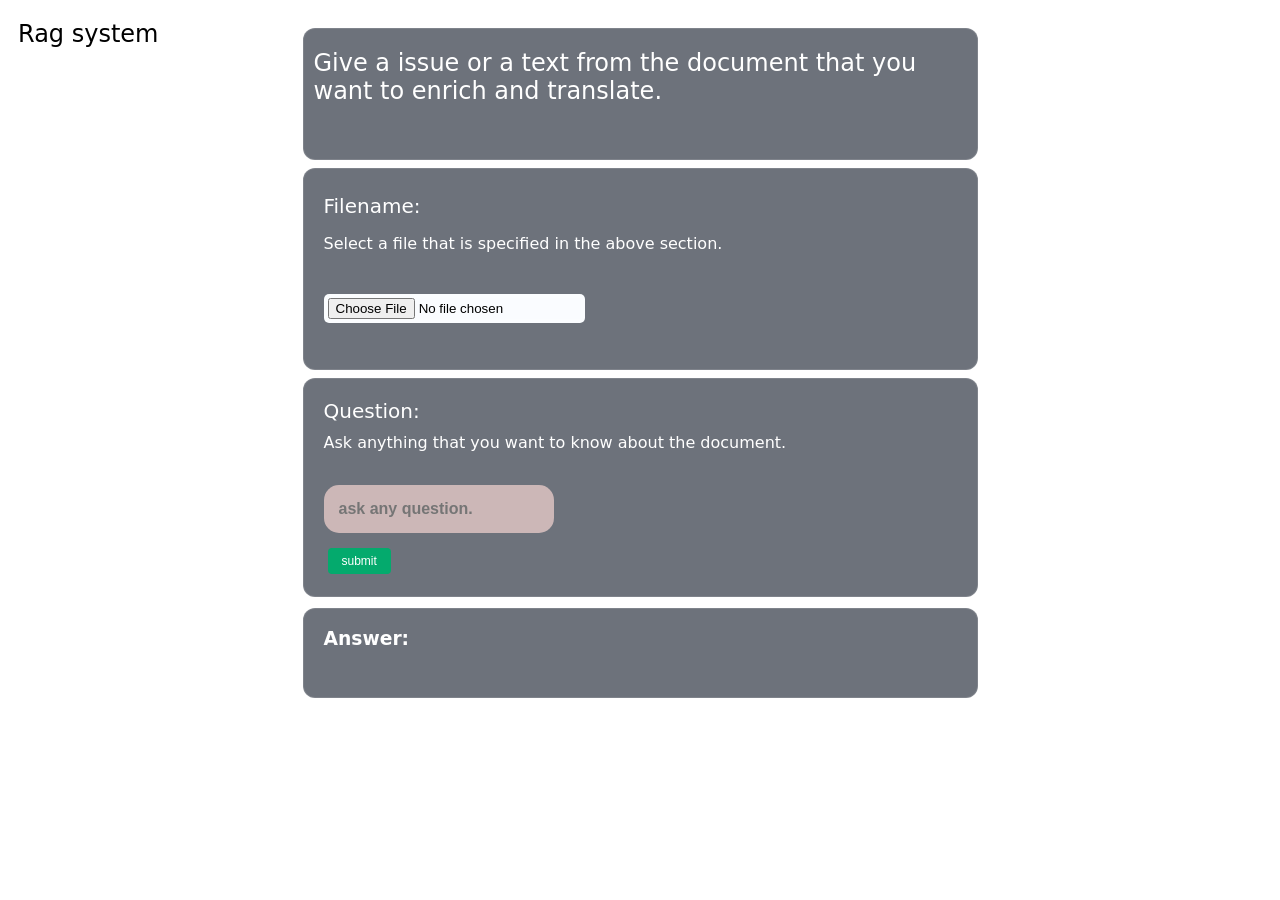
==== classrag/static/index.html @ 2ef52663 "added api and ui" ====
<!DOCTYPE html>
<html>
<head>
<meta charset="utf-8">
<title>Fast Api</title>
<link rel="stylesheet" href="style.css">
</head>
<body>

    <h2>Rag system</h2>

  <div class="column left" style="background-color:white;">
  </div>


    <div class="container">
        <div class="row1">
            <h2>Give a issue or a text from the document that you want to enrich and translate.</h2>
        </div>

        <div class="row2">
            <label for="filenameInput">Filename: </label><br>
            <p id="filenameStatement">Select a file that is specified in the above section.</p>
            <input type="file" id="filenameInput">
        </div>

        <div class="row3">   
            <label for="questionInput">Question: </label><br>
            <p id="questionStatement">Ask anything that you want to know about the document.</p>
            <input type="text" id="questionInput" placeholder="ask any question."><br>
            <button type="submit" id="submitBtn">submit</button>
        </div>

        <div class="row4">
            <h3 id="answer4">Answer: </h3>
            <div id="loader"></div> 
            <p id="responseArea"></p>
        </div>

        
    </div>

    

    
    <div class="column right" style="background-color:white">
    </div>

    

    <script>
    const submitBtn = document.querySelector("#submitBtn");
    submitBtn.addEventListener("click", submitQuestion);

    async function submitQuestion(event) {
        event.preventDefault();
        
        // 1. Properly target your HTML elements
        const fileInput = document.getElementById('filenameInput');
        const question = document.getElementById('questionInput').value;
        const responseArea = document.getElementById('responseArea');
        const btn = document.getElementById('submitBtn');
        const loader = document.getElementById('loader');

        // 2. Clear previous responses and show the loader
        responseArea.innerText = "";
        btn.disabled = true;
        loader.style.display = "block";

        // Validation checks
        if (!fileInput.files || fileInput.files.length === 0) {
            responseArea.innerText = "Please select a file first.";
            btn.disabled = false;
            loader.style.display = "none";
            return;
        }
        if (!question.trim()) {
            responseArea.innerText = "Please enter a question.";
            btn.disabled = false;
            loader.style.display = "none";
            return;
        }

        const formData = new FormData();
        formData.append("file", fileInput.files[0]);
        formData.append("question", question);

        try {
            console.log("Sending file:", fileInput.files[0].name);
            console.log("Sending question:", question);
            
            const response = await fetch('http://127.0.0.1:8000/ask', {
                method: 'POST',
                body: formData
            });

            if (!response.ok) {
                const errorData = await response.json().catch(() => ({}));
                throw new Error(errorData.detail || `Server responded with status ${response.status}`);
            }

            const result = await response.json();
            console.log("Result:", result);

            if (result.error) {
                responseArea.innerText = "error " + result.error;
            } else {
                `Enriched Issue: "${result.answer}"\n\nTanglish: "${result.tanglish}"`;
            }
        } catch (error) {
            console.error('Error:', error);
            responseArea.innerText = "Error sending question.";
        } finally {
            btn.disabled = false;
            loader.style.display = "none";
        }
    }
</script>

</body>
</html>
---- classrag/static/style.css ----
body {
  background-image: url("images/web_back1.avif");
  background-repeat: no-repeat;
  background-size: cover;
  background-position: center;
}

.container {
  display: grid;
  grid-template-rows: repeat(3, 200px); 
  grid-template-columns: 75vh;        
  justify-content: center;              
  gap: 10px;
}

.row1 {
    color: white;
    height: 130px;
    margin-top:-40px;
    backdrop-filter: blur(8px) saturate(117%);
    -webkit-backdrop-filter: blur(8px) saturate(117%);
    background-color: rgba(17, 25, 40, 0.61);
    border-radius: 12px;
    border: 1px solid rgba(255, 255, 255, 0.125);
    font-family: system-ui, -apple-system, BlinkMacSystemFont, 'Segoe UI', Roboto, Oxygen, Ubuntu, Cantarell, 'Open Sans', 'Helvetica Neue', sans-serif;
}

.row2 {
    border-radius: 10px;    
    height: 200px;
    margin-top:-110px;
    backdrop-filter: blur(8px) saturate(117%);
    -webkit-backdrop-filter: blur(8px) saturate(117%);
    background-color: rgba(17, 25, 40, 0.61);
    border-radius: 12px;
    border: 1px solid rgba(255, 255, 255, 0.125);
    font-family: system-ui, -apple-system, BlinkMacSystemFont, 'Segoe UI', Roboto, Oxygen, Ubuntu, Cantarell, 'Open Sans', 'Helvetica Neue', sans-serif;
}

.row3 {
    color: white;
    border-radius: 10px;
    height: 217px;
    margin-top:-110px;
    backdrop-filter: blur(8px) saturate(117%);
    -webkit-backdrop-filter: blur(8px) saturate(117%);
    background-color: rgba(17, 25, 40, 0.61);
    border-radius: 12px;
    border: 1px solid rgba(255, 255, 255, 0.125);
    font-family: system-ui, -apple-system, BlinkMacSystemFont, 'Segoe UI', Roboto, Oxygen, Ubuntu, Cantarell, 'Open Sans', 'Helvetica Neue', sans-serif;
}

.row4 {
    color: white;
    margin-top: -90px;
    backdrop-filter: blur(8px) saturate(117%);
    -webkit-backdrop-filter: blur(8px) saturate(117%);
    background-color: rgba(17, 25, 40, 0.61);
    border-radius: 12px;
    border: 1px solid rgba(255, 255, 255, 0.125);
    font-family: system-ui, -apple-system, BlinkMacSystemFont, 'Segoe UI', Roboto, Oxygen, Ubuntu, Cantarell, 'Open Sans', 'Helvetica Neue', sans-serif;
}


label[for="filenameInput"] {
    color: black;
    display: inline-block;
    margin-left: 20px;
    margin-top: 25px;
    font-size: 20px;
    font-family: system-ui, -apple-system, BlinkMacSystemFont, 'Segoe UI', Roboto, Oxygen, Ubuntu, Cantarell, 'Open Sans', 'Helvetica Neue', sans-serif;
    font-weight: 500;
    color: white;
}

label[for="questionInput"] {
    display: inline-block;
    margin-left: 20px;
    margin-top: 20px;
    font-size: 20px;
    font-family: system-ui, -apple-system, BlinkMacSystemFont, 'Segoe UI', Roboto, Oxygen, Ubuntu, Cantarell, 'Open Sans', 'Helvetica Neue', sans-serif;
    font-weight: 500;
    color: white;
}

#filenameInput {
    margin-left: 20px;
    margin-top: 25px;
    backdrop-filter: blur(8px) saturate(117%);
    -webkit-backdrop-filter: blur(8px) saturate(117%);
    background-color: rgb(250, 252, 255);
    border-radius: 5px;
    border: 4px solid rgba(255, 255, 255, 0.125);
}

#filenameStatement {
    color: white;
}

#questionInput {
    margin-left: 20px;
    margin-top: 17px;
    font-size: 20px;
    border: none;
 border-radius: 15px;
 padding: 15px;
 background-color: #ccb7b7;
 font-size: medium;
 font-weight: bold;
 max-width: 200px;
}

#submitBtn {
    margin-left: 24px;
    margin-top: 15px;
    background-color: #04AA6D; /* Green */
  border: none;
  color: white;
  padding: 6px 14px;
  text-align: center;
  text-decoration: none;
  display: inline-block;
  font-size: 12px;
  cursor: pointer;
  border-radius: 4px;
}



#answer4 {
    margin-left: 20px;
}

#responseArea {
    margin-left: 20px;
}



#loader {
    display: none;
    margin-left: 20px;
  border: 8px solid #f3f3f3; /* Light grey */
  border-top: 8px solid #3498db; /* Blue */
  border-radius: 50%;
  width: 20px;
  height: 20px;
  animation: spin 2s linear infinite;
}

@keyframes spin {
  0% { transform: rotate(0deg); }
  100% { transform: rotate(360deg); }
}



h2 {
    margin-left: 10px;
    font-family: system-ui, -apple-system, BlinkMacSystemFont, 'Segoe UI', Roboto, Oxygen, Ubuntu, Cantarell, 'Open Sans', 'Helvetica Neue', sans-serif;
    font-weight: 500;
}

h4 {
    margin-left: 10px;
}

p[id="filenameStatement"] {
    margin-left: 20px;
}

p[id="questionStatement"] {
    margin-left: 20px;
    margin-top: 10px;
}

p[id="responseArea"] {
    white-space: pre-wrap
}
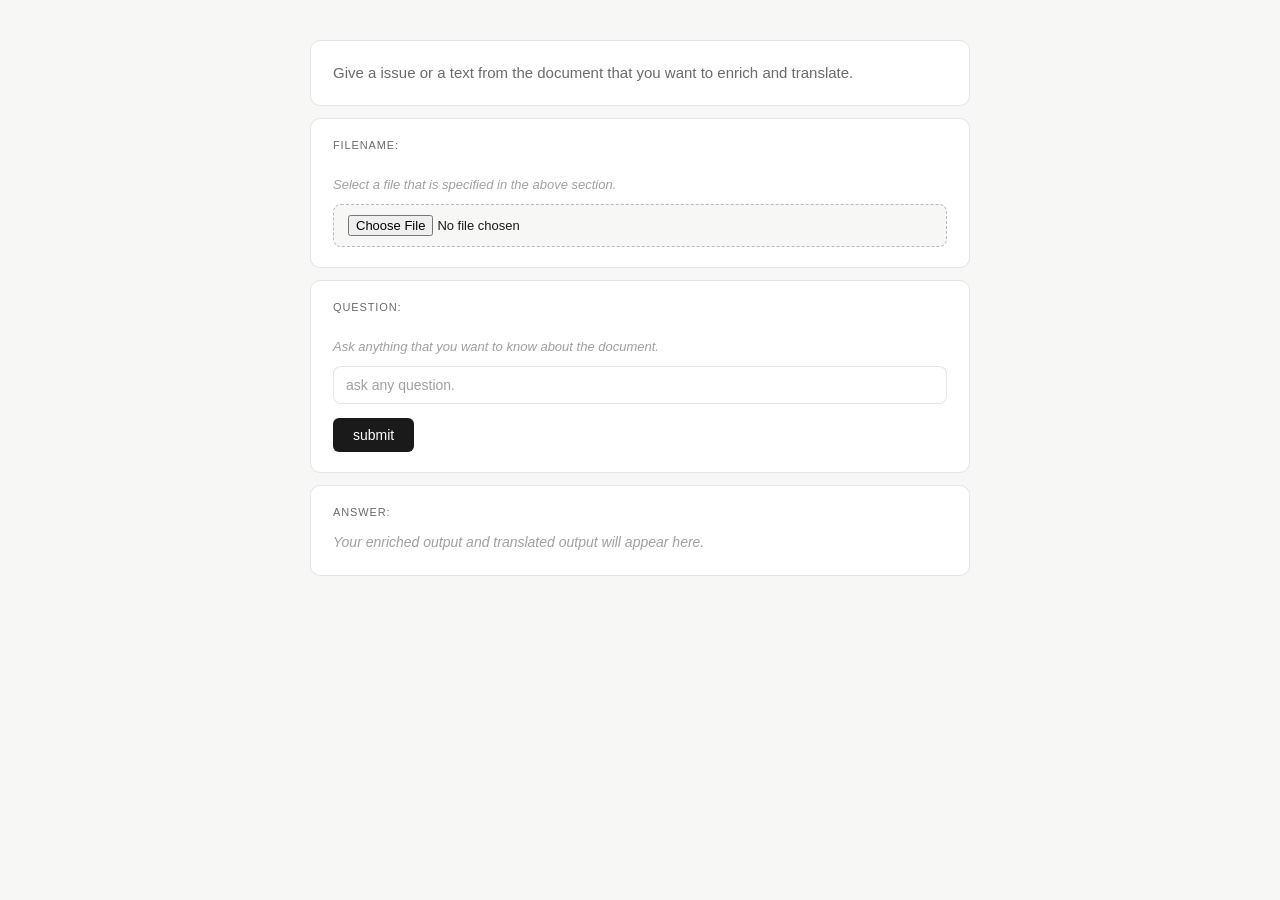
==== commit 01608c8e: "change the visual to look like notion" ====
--- a/classrag/static/index.html
+++ b/classrag/static/index.html
@@ -6,8 +6,6 @@
 <link rel="stylesheet" href="style.css">
 </head>
 <body>
-
-    <h2>Rag system</h2>
 
   <div class="column left" style="background-color:white;">
   </div>
--- a/classrag/static/style.css
+++ b/classrag/static/style.css
@@ -1,182 +1,224 @@
+:root {
+  --font: ui-sans-serif, -apple-system, BlinkMacSystemFont, "Segoe UI", sans-serif;
+  --bg: #f7f7f5;
+  --surface: #ffffff;
+  --border: rgba(0, 0, 0, 0.1);
+  --border-hover: rgba(0, 0, 0, 0.25);
+  --text-primary: #1a1a1a;
+  --text-secondary: #6b6b6b;
+  --text-hint: #a0a0a0;
+  --radius-sm: 6px;
+  --radius-md: 8px;
+  --radius-lg: 10px;
+  --green-bg: #EAF3DE;
+  --green-text: #27500A;
+  --purple-bg: #EEEDFE;
+  --purple-text: #3C3489;
+}
+
+* {
+  box-sizing: border-box;
+  margin: 0;
+  padding: 0;
+}
+
 body {
-  background-image: url("images/web_back1.avif");
-  background-repeat: no-repeat;
-  background-size: cover;
-  background-position: center;
+  background-color: var(--bg);
+  font-family: var(--font);
+  color: var(--text-primary);
+  min-height: 100vh;
+  display: flex;
+  flex-direction: column;
+  align-items: center;
+  padding: 40px 16px 60px;
+}
+
+h2 {
+  font-size: 22px;
+  font-weight: 700;
+  letter-spacing: -0.3px;
+  color: var(--text-primary);
+  margin-bottom: 24px;
+  align-self: flex-start;
+  max-width: 660px;
+  width: 100%;
+}
+
+.column {
+  display: none;
 }
 
 .container {
-  display: grid;
-  grid-template-rows: repeat(3, 200px); 
-  grid-template-columns: 75vh;        
-  justify-content: center;              
-  gap: 10px;
-}
-
-.row1 {
-    color: white;
-    height: 130px;
-    margin-top:-40px;
-    backdrop-filter: blur(8px) saturate(117%);
-    -webkit-backdrop-filter: blur(8px) saturate(117%);
-    background-color: rgba(17, 25, 40, 0.61);
-    border-radius: 12px;
-    border: 1px solid rgba(255, 255, 255, 0.125);
-    font-family: system-ui, -apple-system, BlinkMacSystemFont, 'Segoe UI', Roboto, Oxygen, Ubuntu, Cantarell, 'Open Sans', 'Helvetica Neue', sans-serif;
-}
-
-.row2 {
-    border-radius: 10px;    
-    height: 200px;
-    margin-top:-110px;
-    backdrop-filter: blur(8px) saturate(117%);
-    -webkit-backdrop-filter: blur(8px) saturate(117%);
-    background-color: rgba(17, 25, 40, 0.61);
-    border-radius: 12px;
-    border: 1px solid rgba(255, 255, 255, 0.125);
-    font-family: system-ui, -apple-system, BlinkMacSystemFont, 'Segoe UI', Roboto, Oxygen, Ubuntu, Cantarell, 'Open Sans', 'Helvetica Neue', sans-serif;
-}
-
-.row3 {
-    color: white;
-    border-radius: 10px;
-    height: 217px;
-    margin-top:-110px;
-    backdrop-filter: blur(8px) saturate(117%);
-    -webkit-backdrop-filter: blur(8px) saturate(117%);
-    background-color: rgba(17, 25, 40, 0.61);
-    border-radius: 12px;
-    border: 1px solid rgba(255, 255, 255, 0.125);
-    font-family: system-ui, -apple-system, BlinkMacSystemFont, 'Segoe UI', Roboto, Oxygen, Ubuntu, Cantarell, 'Open Sans', 'Helvetica Neue', sans-serif;
-}
-
+  width: 100%;
+  max-width: 660px;
+  display: flex;
+  flex-direction: column;
+  gap: 12px;
+}
+
+.row1,
+.row2,
+.row3,
 .row4 {
-    color: white;
-    margin-top: -90px;
-    backdrop-filter: blur(8px) saturate(117%);
-    -webkit-backdrop-filter: blur(8px) saturate(117%);
-    background-color: rgba(17, 25, 40, 0.61);
-    border-radius: 12px;
-    border: 1px solid rgba(255, 255, 255, 0.125);
-    font-family: system-ui, -apple-system, BlinkMacSystemFont, 'Segoe UI', Roboto, Oxygen, Ubuntu, Cantarell, 'Open Sans', 'Helvetica Neue', sans-serif;
-}
-
-
-label[for="filenameInput"] {
-    color: black;
-    display: inline-block;
-    margin-left: 20px;
-    margin-top: 25px;
-    font-size: 20px;
-    font-family: system-ui, -apple-system, BlinkMacSystemFont, 'Segoe UI', Roboto, Oxygen, Ubuntu, Cantarell, 'Open Sans', 'Helvetica Neue', sans-serif;
-    font-weight: 500;
-    color: white;
-}
-
-label[for="questionInput"] {
-    display: inline-block;
-    margin-left: 20px;
-    margin-top: 20px;
-    font-size: 20px;
-    font-family: system-ui, -apple-system, BlinkMacSystemFont, 'Segoe UI', Roboto, Oxygen, Ubuntu, Cantarell, 'Open Sans', 'Helvetica Neue', sans-serif;
-    font-weight: 500;
-    color: white;
+  background: var(--surface);
+  border: 0.5px solid var(--border);
+  border-radius: var(--radius-lg);
+  padding: 20px 22px;
+  font-family: var(--font);
+}
+
+/* row1 — intro text */
+.row1 h2 {
+  font-size: 15px;
+  font-weight: 500;
+  color: var(--text-secondary);
+  margin: 0;
+  line-height: 1.6;
+  letter-spacing: 0;
+}
+
+/* row2 — file upload */
+.row2 label[for="filenameInput"] {
+  font-size: 11px;
+  font-weight: 500;
+  text-transform: uppercase;
+  letter-spacing: 0.08em;
+  color: var(--text-secondary);
+  display: block;
+  margin-bottom: 8px;
+}
+
+#filenameStatement {
+  font-size: 13px;
+  color: var(--text-hint);
+  margin-bottom: 12px;
+  font-style: italic;
 }
 
 #filenameInput {
-    margin-left: 20px;
-    margin-top: 25px;
-    backdrop-filter: blur(8px) saturate(117%);
-    -webkit-backdrop-filter: blur(8px) saturate(117%);
-    background-color: rgb(250, 252, 255);
-    border-radius: 5px;
-    border: 4px solid rgba(255, 255, 255, 0.125);
-}
-
-#filenameStatement {
-    color: white;
+  font-size: 13px;
+  font-family: var(--font);
+  color: var(--text-primary);
+  border: 1.5px dashed var(--border-hover);
+  border-radius: var(--radius-md);
+  padding: 10px 14px;
+  width: 100%;
+  background: var(--bg);
+  cursor: pointer;
+  transition: border-color 0.15s, background 0.15s;
+}
+
+#filenameInput:hover {
+  border-color: var(--text-secondary);
+  background: var(--surface);
+}
+
+/* row3 — question input */
+.row3 label[for="questionInput"] {
+  font-size: 11px;
+  font-weight: 500;
+  text-transform: uppercase;
+  letter-spacing: 0.08em;
+  color: var(--text-secondary);
+  display: block;
+  margin-bottom: 8px;
+}
+
+#questionStatement {
+  font-size: 13px;
+  color: var(--text-hint);
+  margin-bottom: 12px;
+  font-style: italic;
 }
 
 #questionInput {
-    margin-left: 20px;
-    margin-top: 17px;
-    font-size: 20px;
-    border: none;
- border-radius: 15px;
- padding: 15px;
- background-color: #ccb7b7;
- font-size: medium;
- font-weight: bold;
- max-width: 200px;
+  width: 100%;
+  border: 0.5px solid var(--border);
+  border-radius: var(--radius-md);
+  padding: 10px 12px;
+  font-size: 14px;
+  font-family: var(--font);
+  color: var(--text-primary);
+  background: var(--surface);
+  outline: none;
+  transition: border-color 0.15s;
+  margin-bottom: 14px;
+}
+
+#questionInput:focus {
+  border-color: var(--border-hover);
+  box-shadow: 0 0 0 3px rgba(0, 0, 0, 0.05);
+}
+
+#questionInput::placeholder {
+  color: var(--text-hint);
 }
 
 #submitBtn {
-    margin-left: 24px;
-    margin-top: 15px;
-    background-color: #04AA6D; /* Green */
+  display: inline-flex;
+  align-items: center;
+  gap: 6px;
+  background: var(--text-primary);
+  color: var(--surface);
   border: none;
-  color: white;
-  padding: 6px 14px;
-  text-align: center;
-  text-decoration: none;
-  display: inline-block;
-  font-size: 12px;
+  border-radius: var(--radius-sm);
+  padding: 9px 20px;
+  font-size: 14px;
+  font-weight: 500;
+  font-family: var(--font);
   cursor: pointer;
-  border-radius: 4px;
-}
-
-
-
+  transition: opacity 0.15s;
+}
+
+#submitBtn:hover {
+  opacity: 0.8;
+}
+
+#submitBtn:active {
+  opacity: 0.65;
+  transform: scale(0.98);
+}
+
+#submitBtn:disabled {
+  opacity: 0.4;
+  cursor: not-allowed;
+}
+
+/* row4 — answer */
 #answer4 {
-    margin-left: 20px;
+  font-size: 11px;
+  font-weight: 500;
+  text-transform: uppercase;
+  letter-spacing: 0.08em;
+  color: var(--text-secondary);
+  margin-bottom: 12px;
+}
+
+#loader {
+  display: none;
+  width: 18px;
+  height: 18px;
+  border: 2px solid var(--border);
+  border-top-color: var(--text-primary);
+  border-radius: 50%;
+  animation: spin 0.7s linear infinite;
+  margin-bottom: 12px;
+}
+
+@keyframes spin {
+  to { transform: rotate(360deg); }
 }
 
 #responseArea {
-    margin-left: 20px;
-}
-
-
-
-#loader {
-    display: none;
-    margin-left: 20px;
-  border: 8px solid #f3f3f3; /* Light grey */
-  border-top: 8px solid #3498db; /* Blue */
-  border-radius: 50%;
-  width: 20px;
-  height: 20px;
-  animation: spin 2s linear infinite;
-}
-
-@keyframes spin {
-  0% { transform: rotate(0deg); }
-  100% { transform: rotate(360deg); }
-}
-
-
-
-h2 {
-    margin-left: 10px;
-    font-family: system-ui, -apple-system, BlinkMacSystemFont, 'Segoe UI', Roboto, Oxygen, Ubuntu, Cantarell, 'Open Sans', 'Helvetica Neue', sans-serif;
-    font-weight: 500;
-}
-
-h4 {
-    margin-left: 10px;
-}
-
-p[id="filenameStatement"] {
-    margin-left: 20px;
-}
-
-p[id="questionStatement"] {
-    margin-left: 20px;
-    margin-top: 10px;
-}
-
-p[id="responseArea"] {
-    white-space: pre-wrap
-}
-
-
-
+  font-size: 14px;
+  color: var(--text-primary);
+  line-height: 1.75;
+  white-space: pre-wrap;
+  min-height: 24px;
+}
+
+#responseArea:empty::before {
+  content: "Your enriched output and translated output will appear here.";
+  color: var(--text-hint);
+  font-style: italic;
+}
